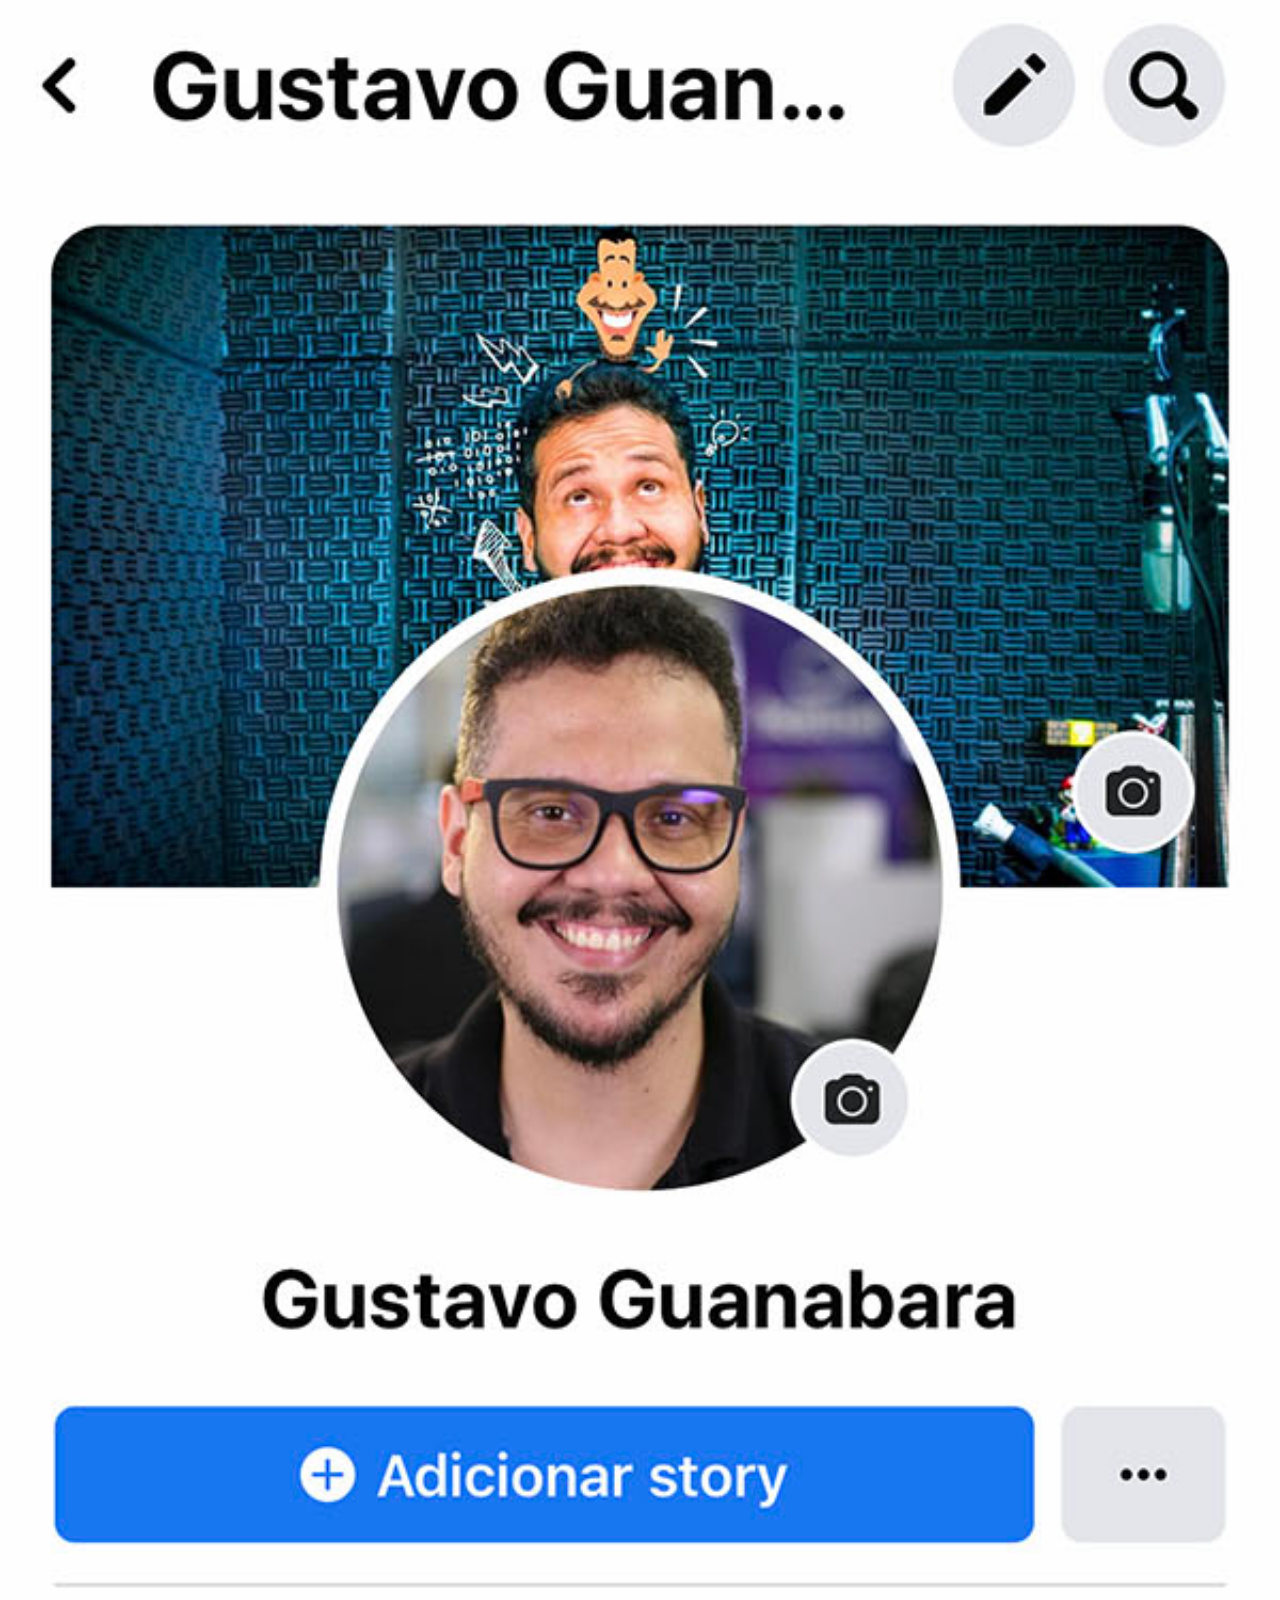
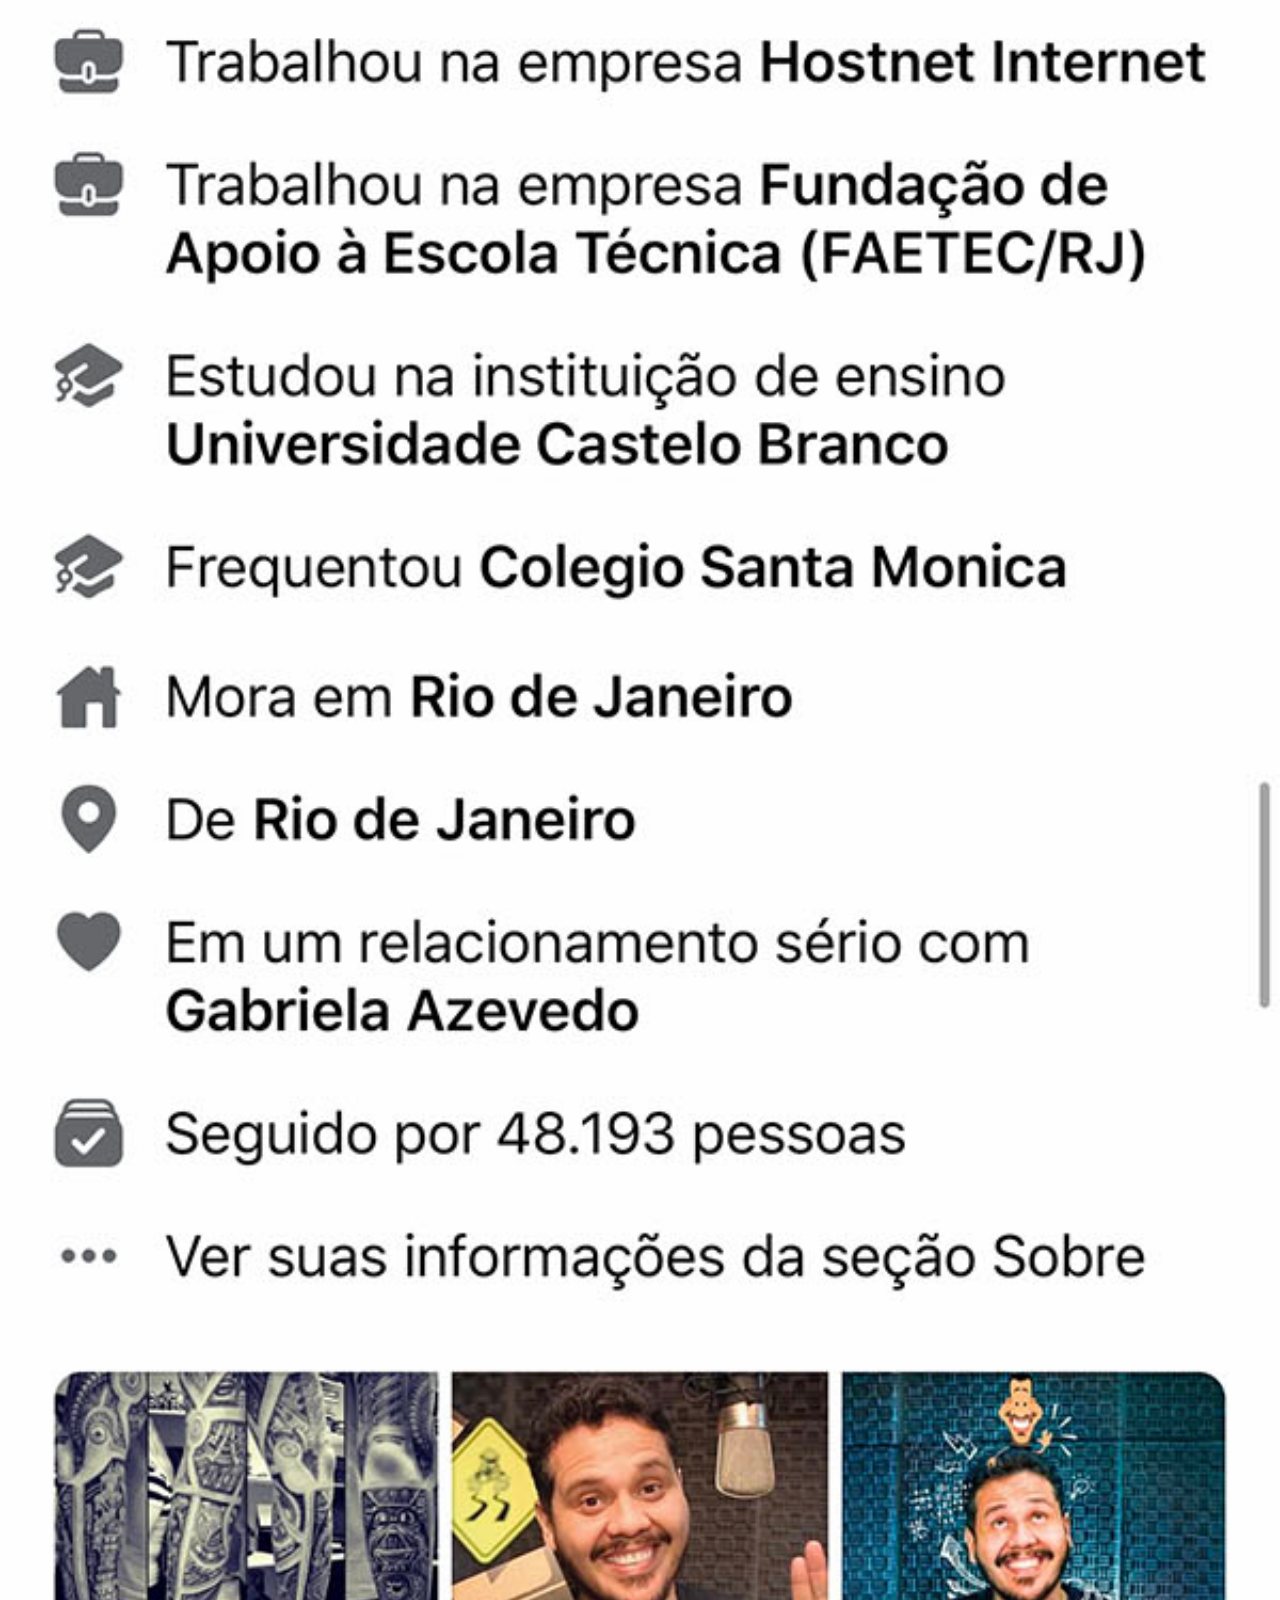
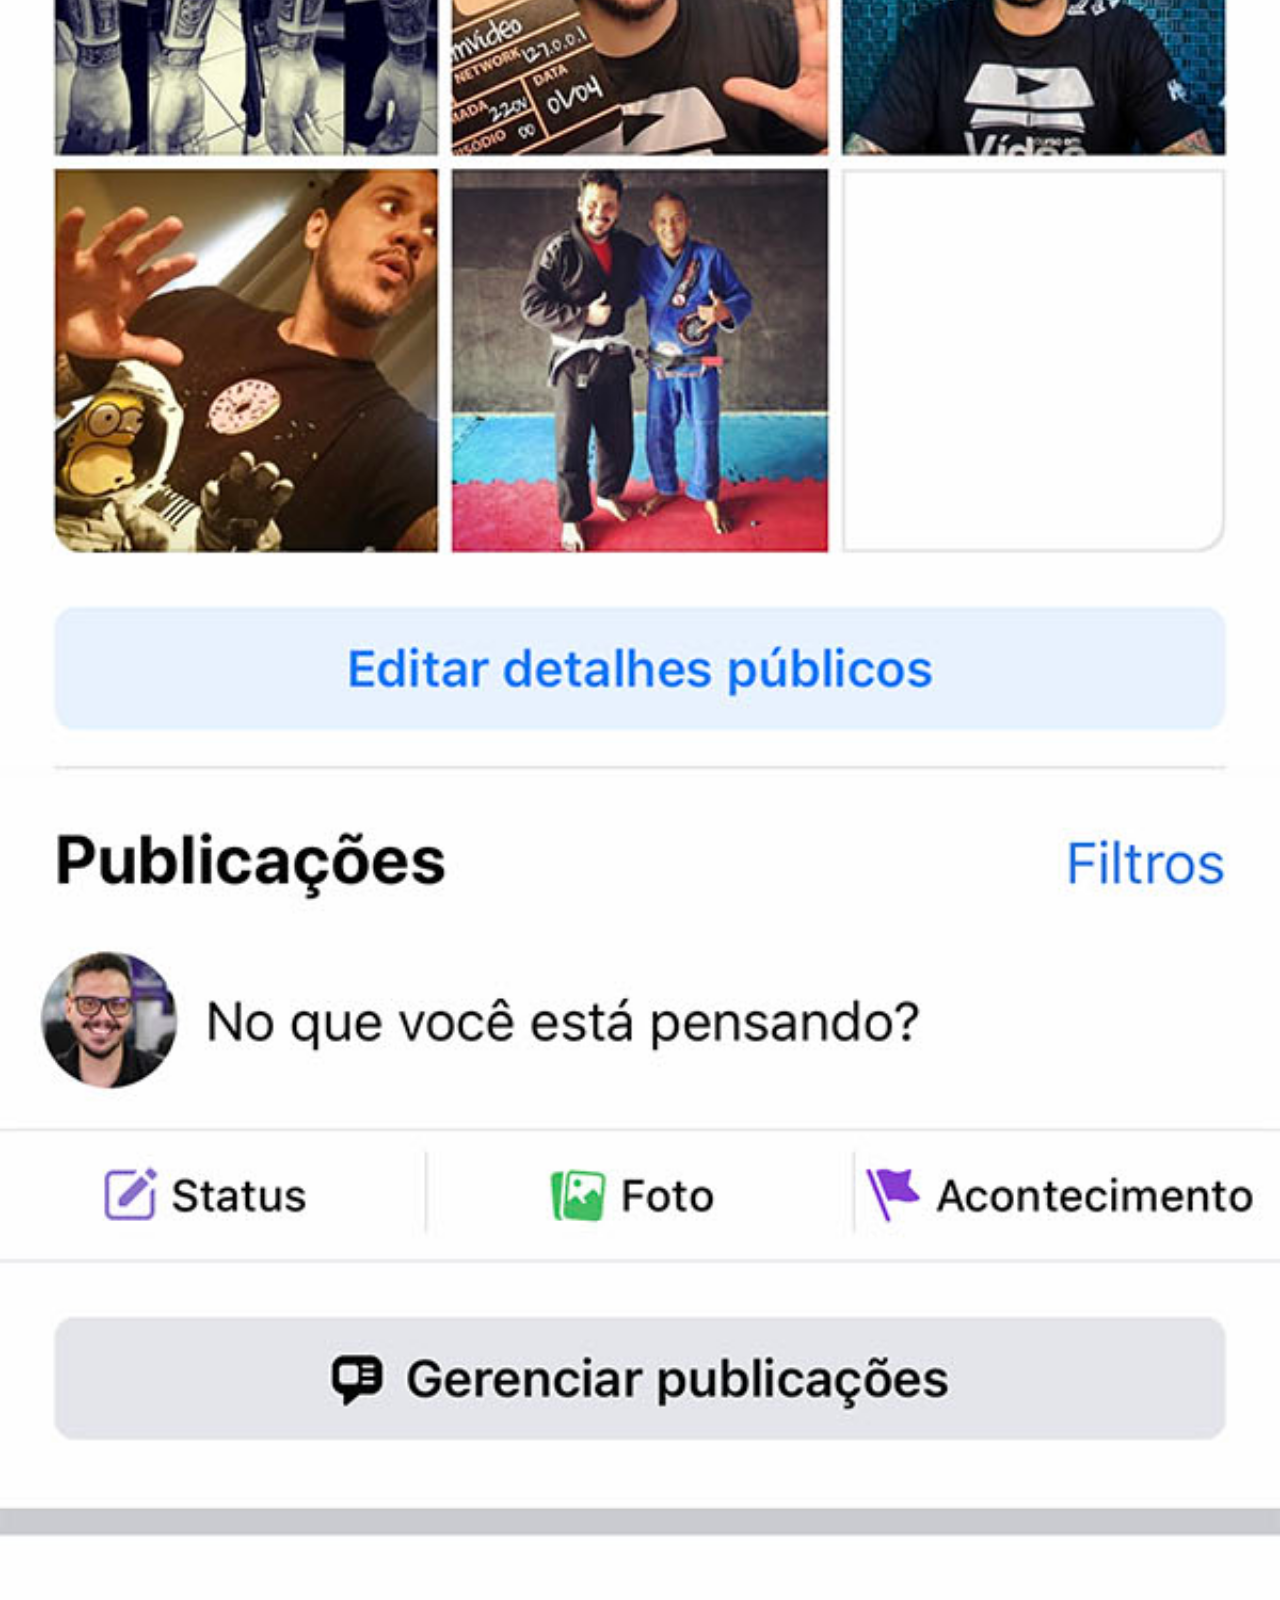
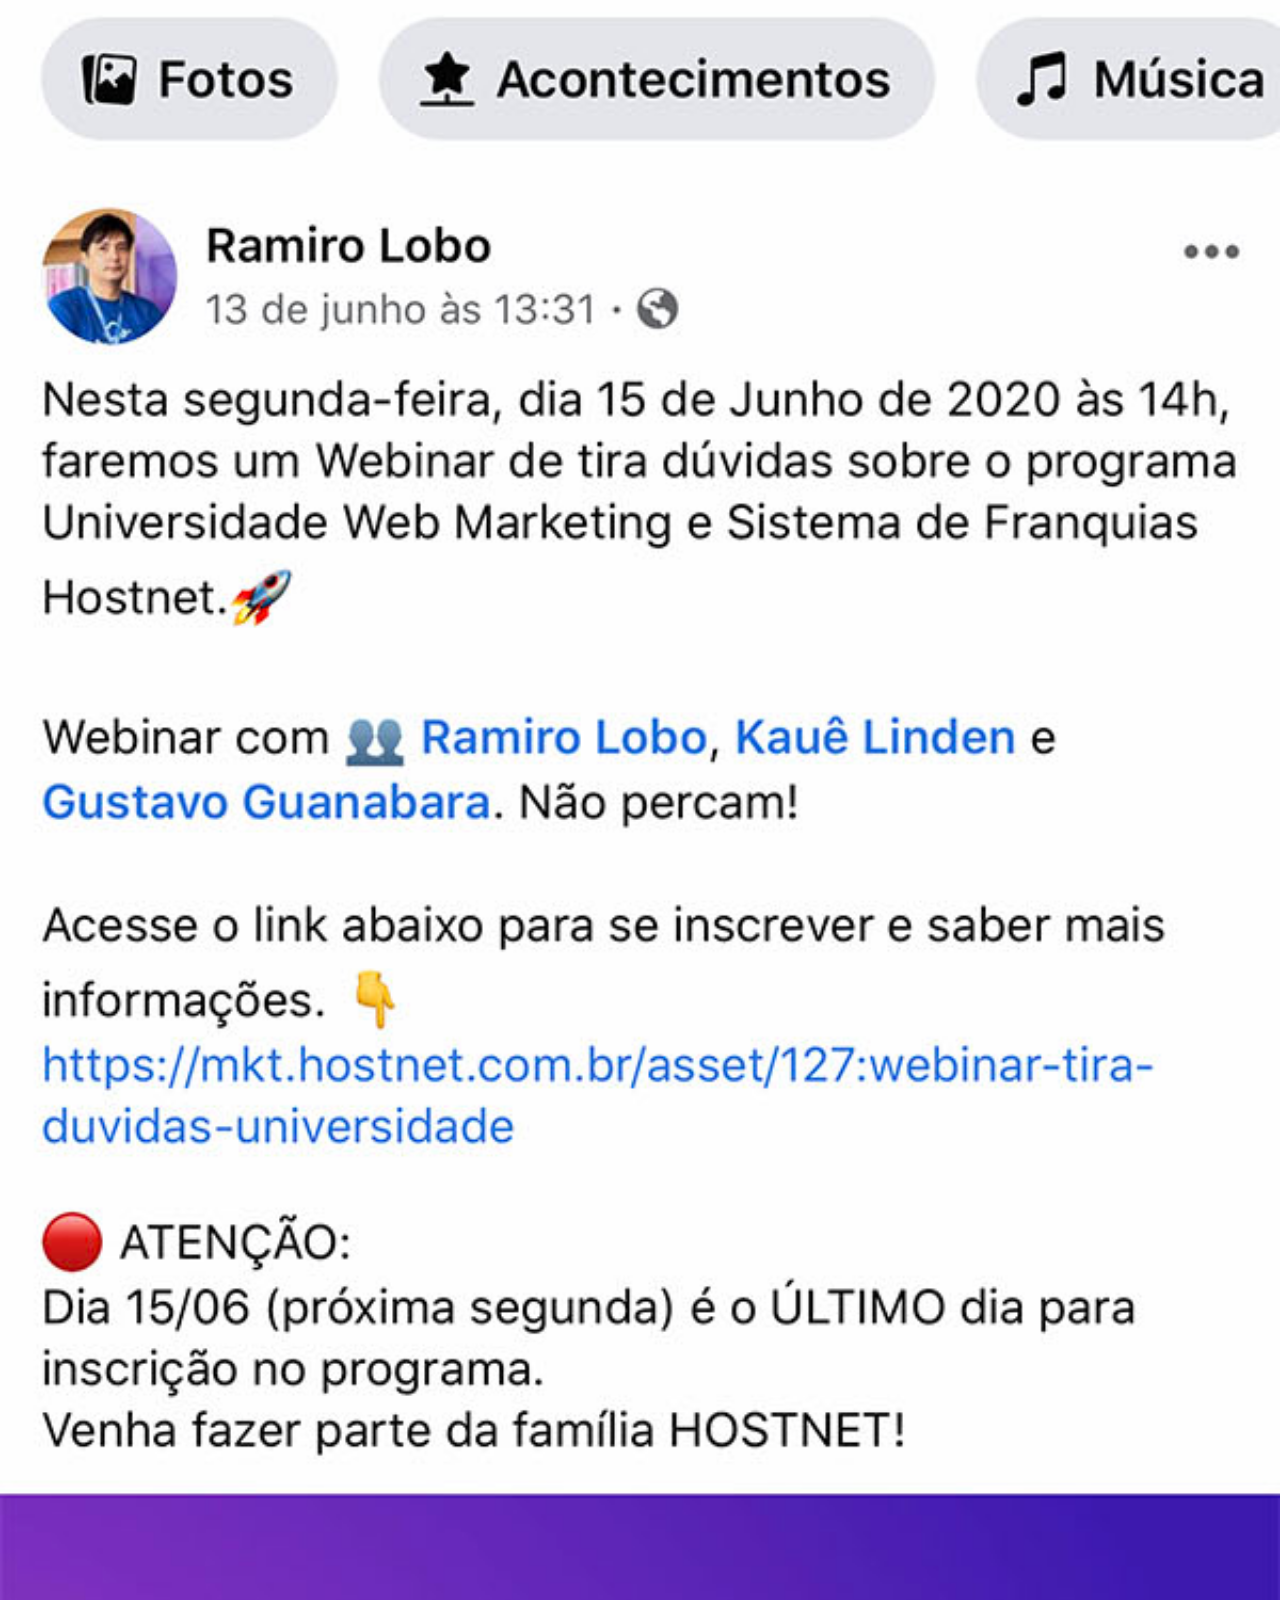
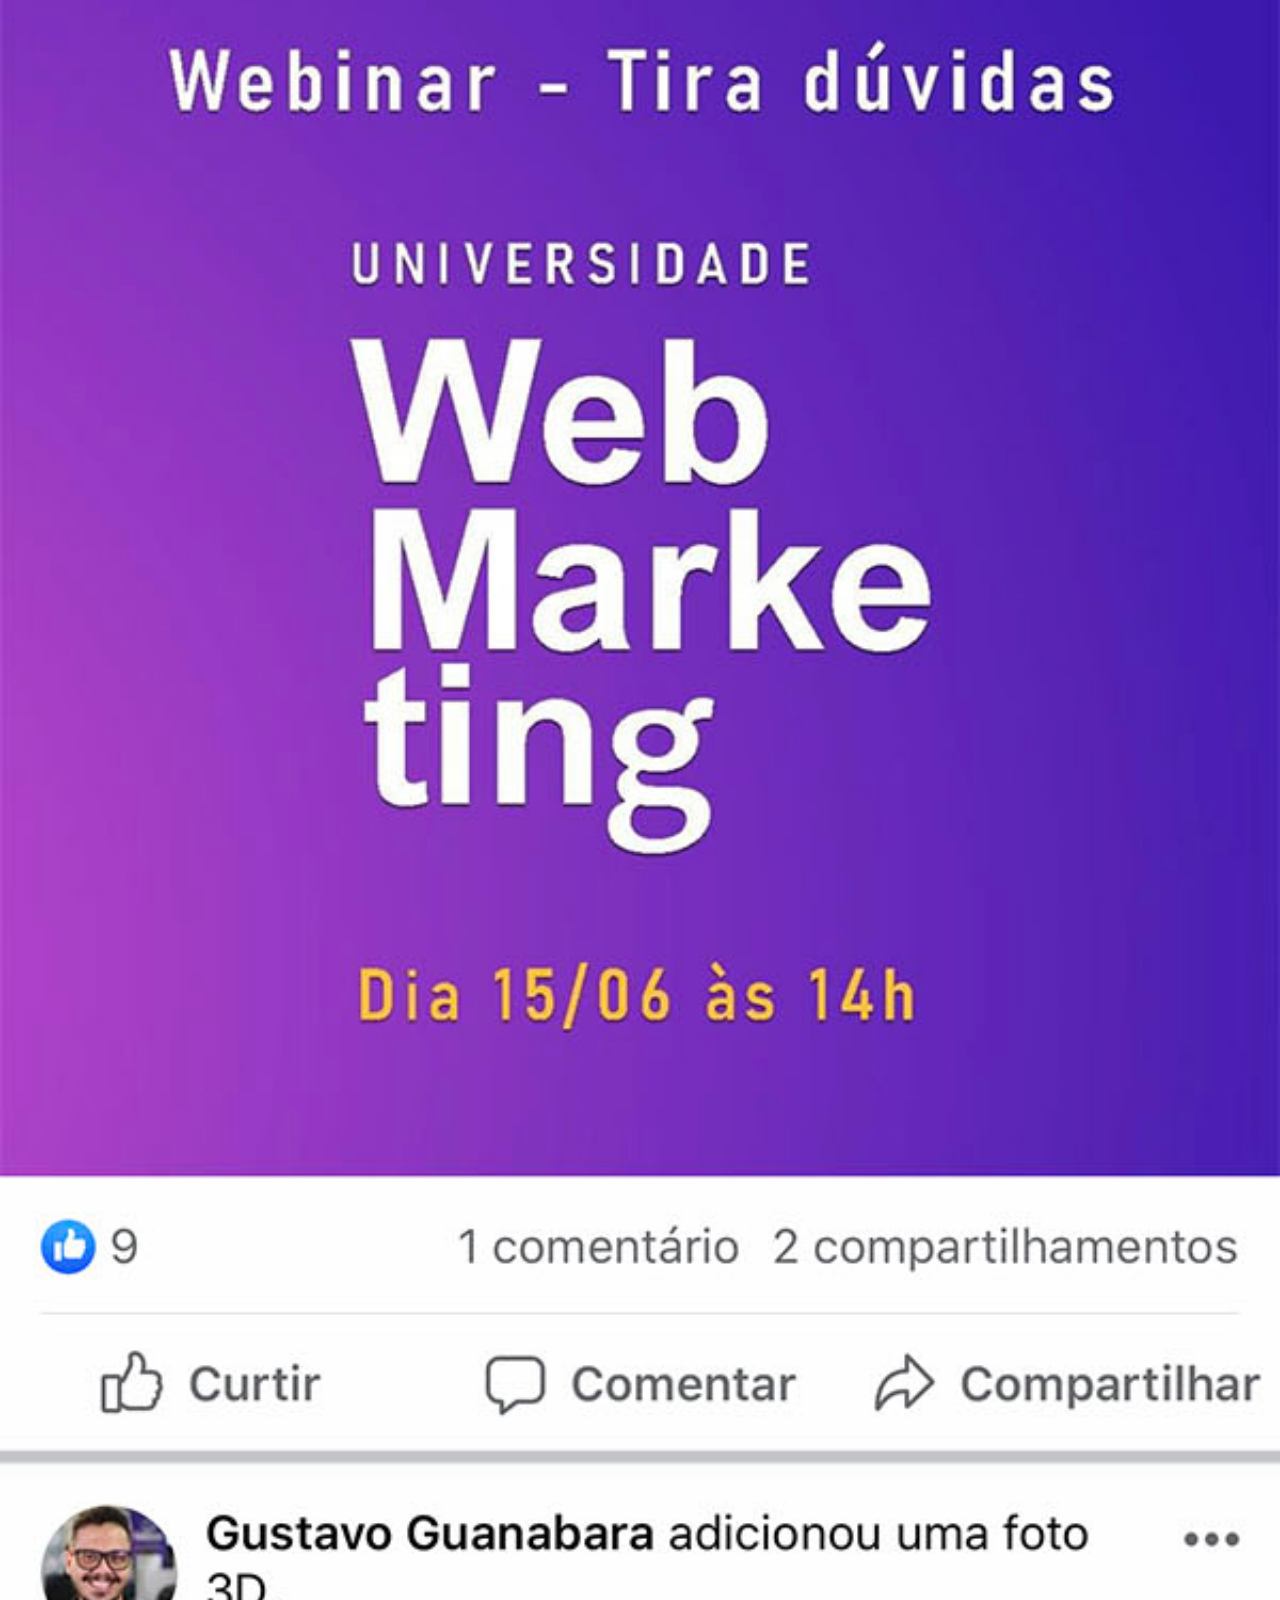
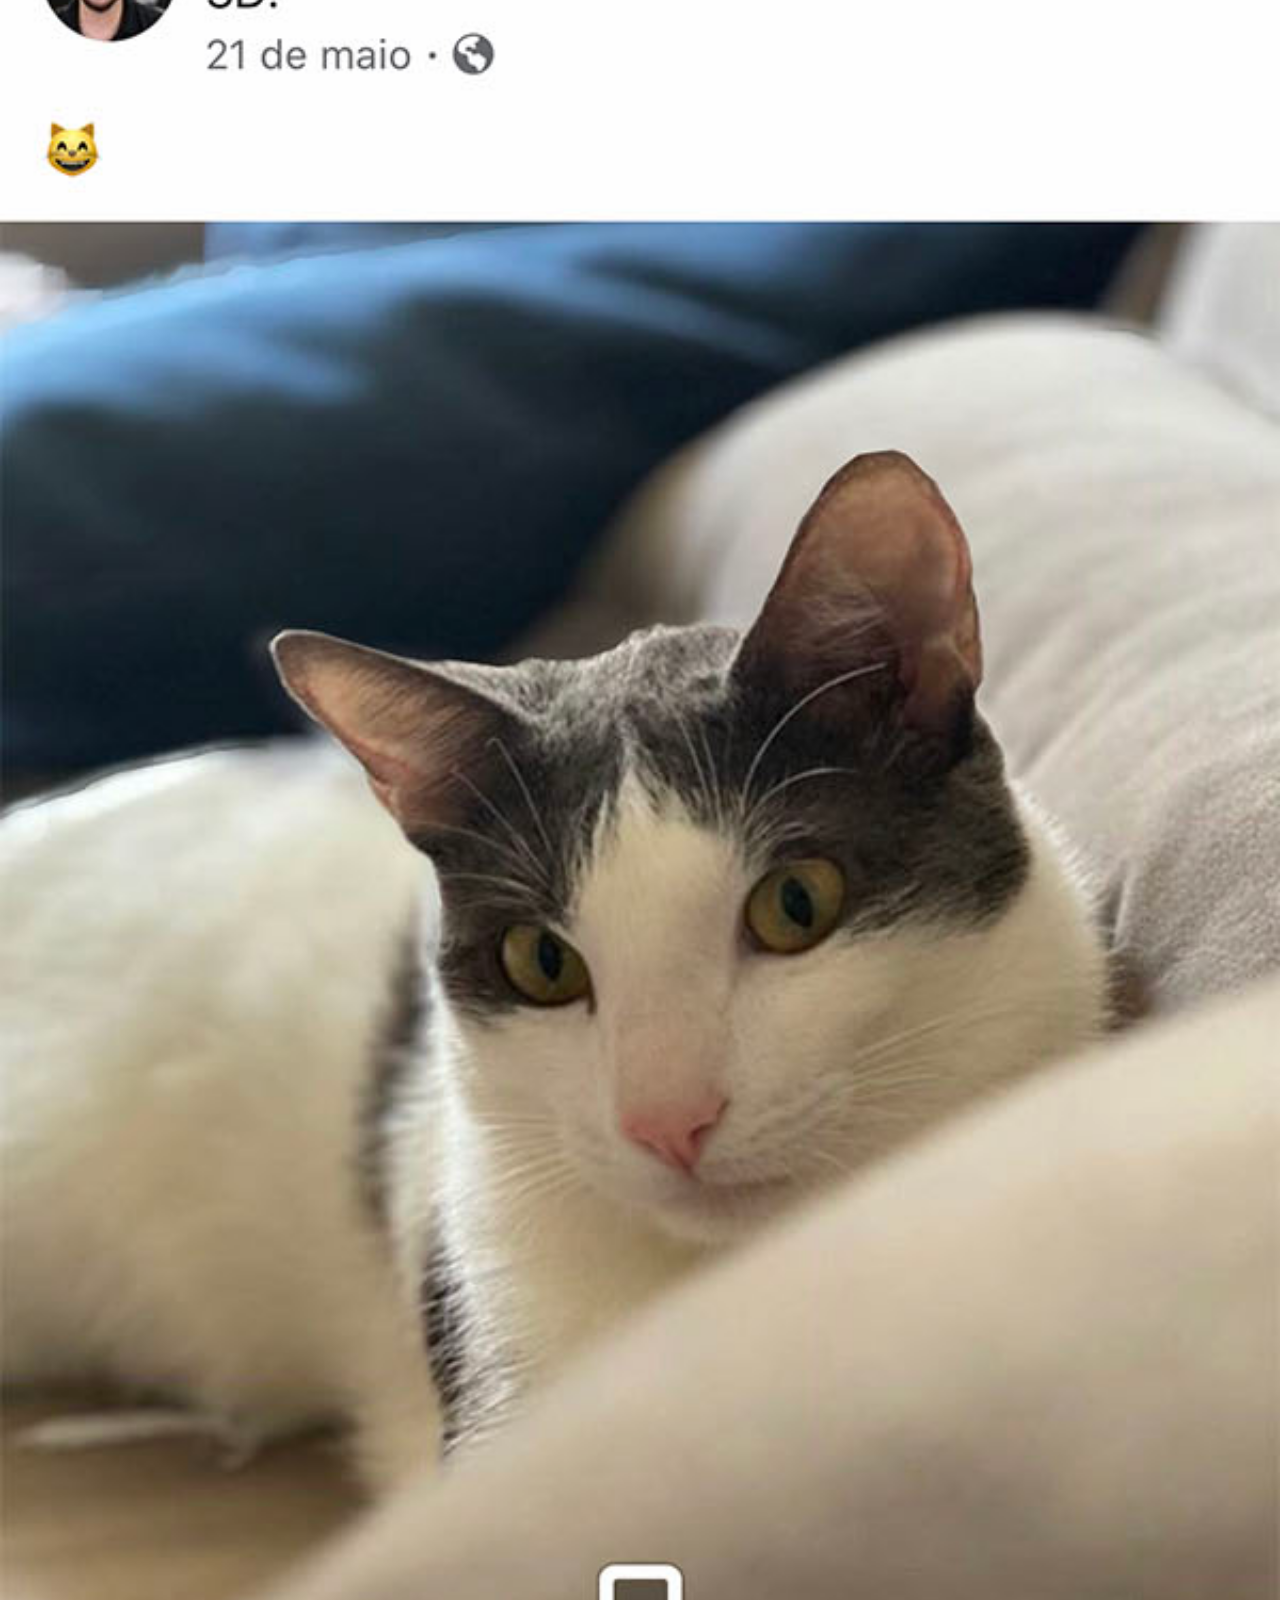
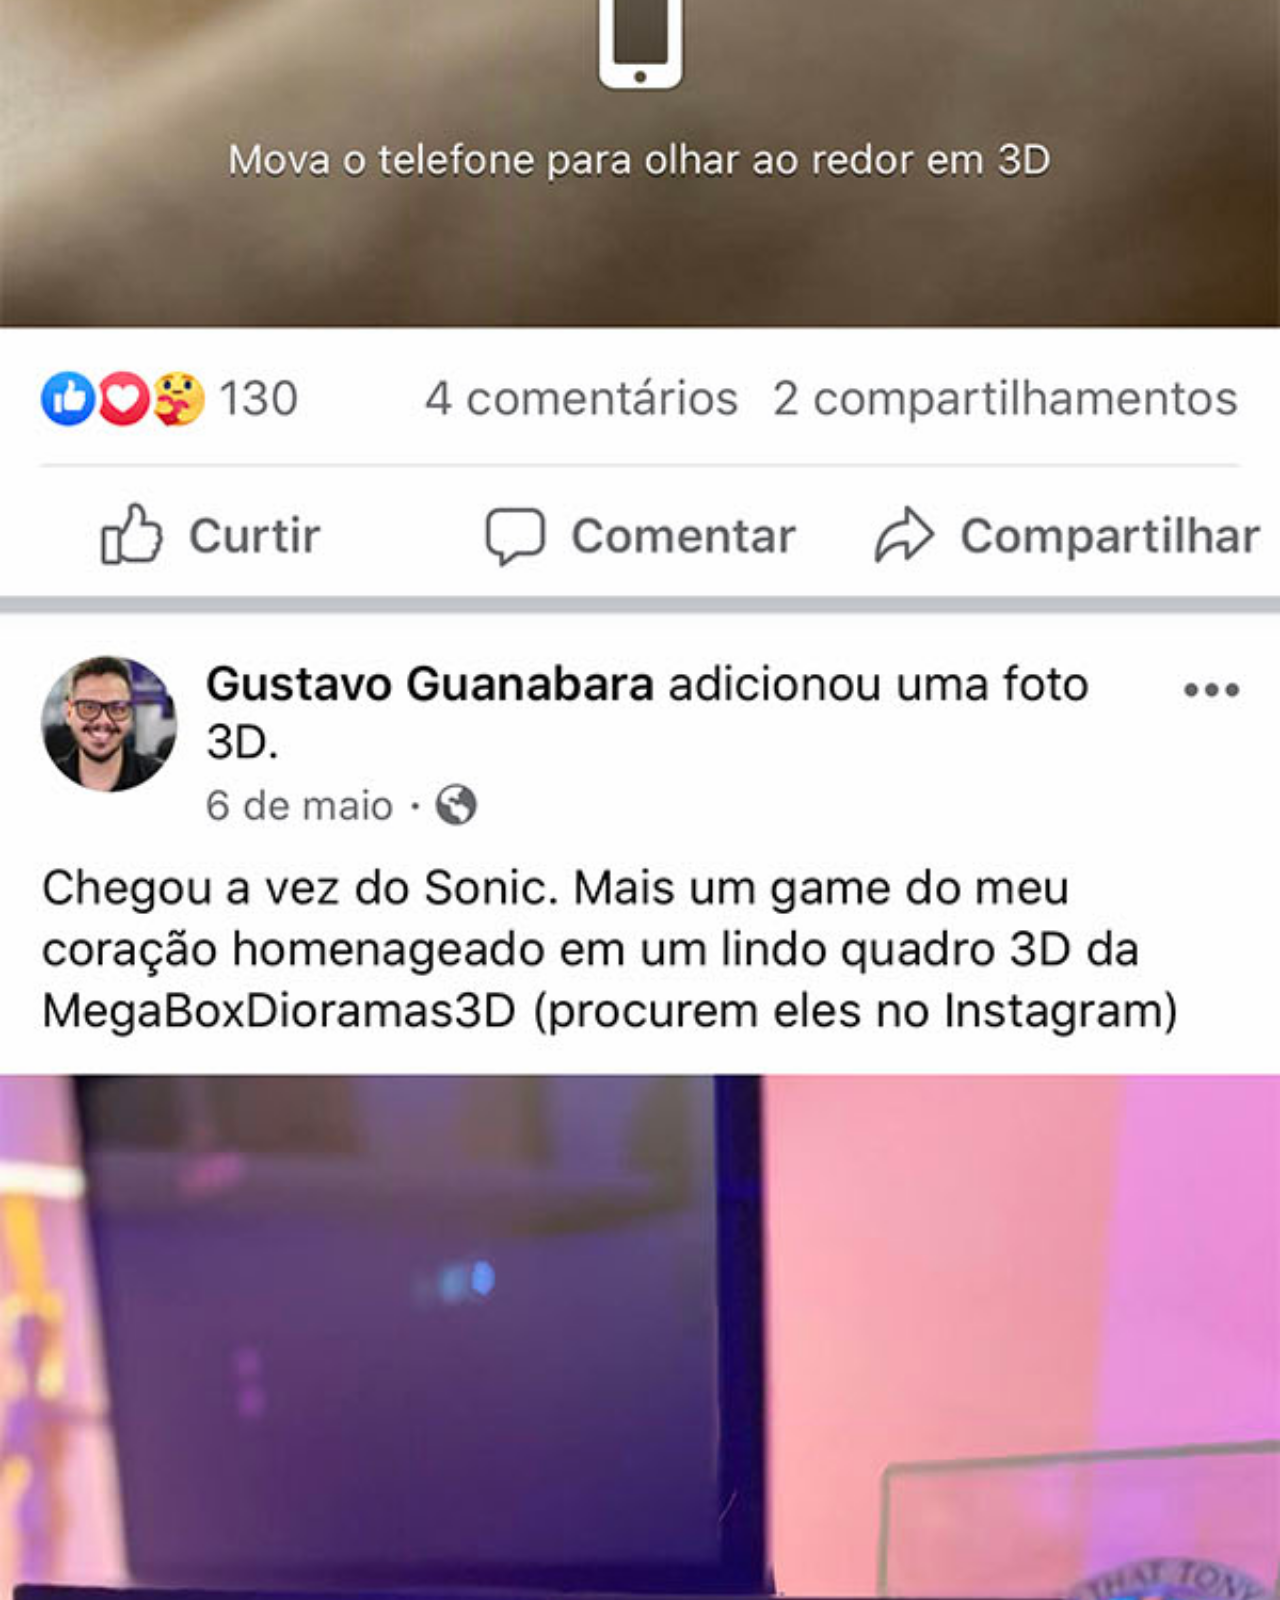
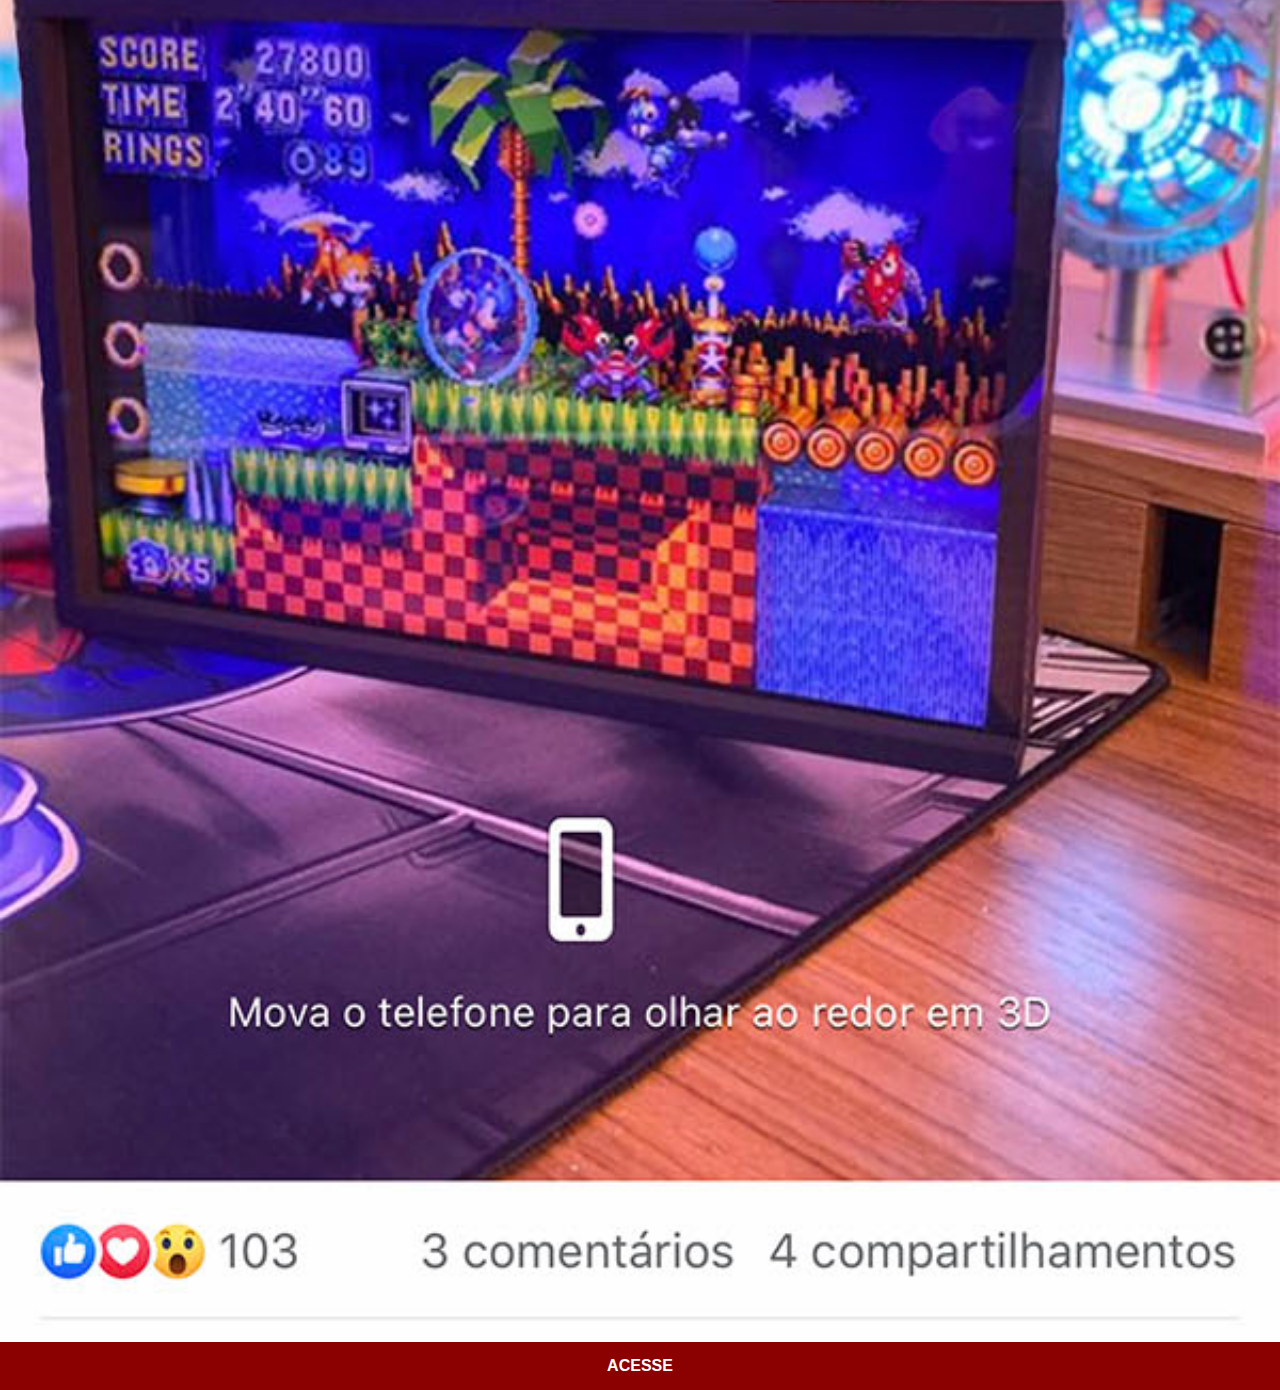
==== facebook.html @ 1f211427 "finalizando" ====
<!DOCTYPE html>
<html lang="pt-br">
<head>
    <meta charset="UTF-8">
    <meta name="viewport" content="width=device-width, initial-scale=1.0">
    <title>YouTube</title>
    <link rel="stylesheet" href="estilos/social.css">

</head>
<body>
    <img src="imagens/tela-facebook.jpg" alt="Linkedin">
    <a href="https://www.facebook.com/alexandre.conceicao.184" target="_blank">ACESSE</a>
</body>
</html>
---- estilos/social.css ----
@charset "UTF-8";
* {
    margin: 0px;
    padding: 0px;
    font-family: Arial, Helvetica, sans-serif;
}
::-webkit-scrollbar {
    width: 0px;
    height: 0px;
}
img {
    width: 100vw;

}
a {
    display: block;
    background-color: darkred;
    color: white;
    padding: 15px;
    text-align: center;
    font-weight: bolder;
    text-decoration: none;
}
a:hover {
    background-color: red;
}
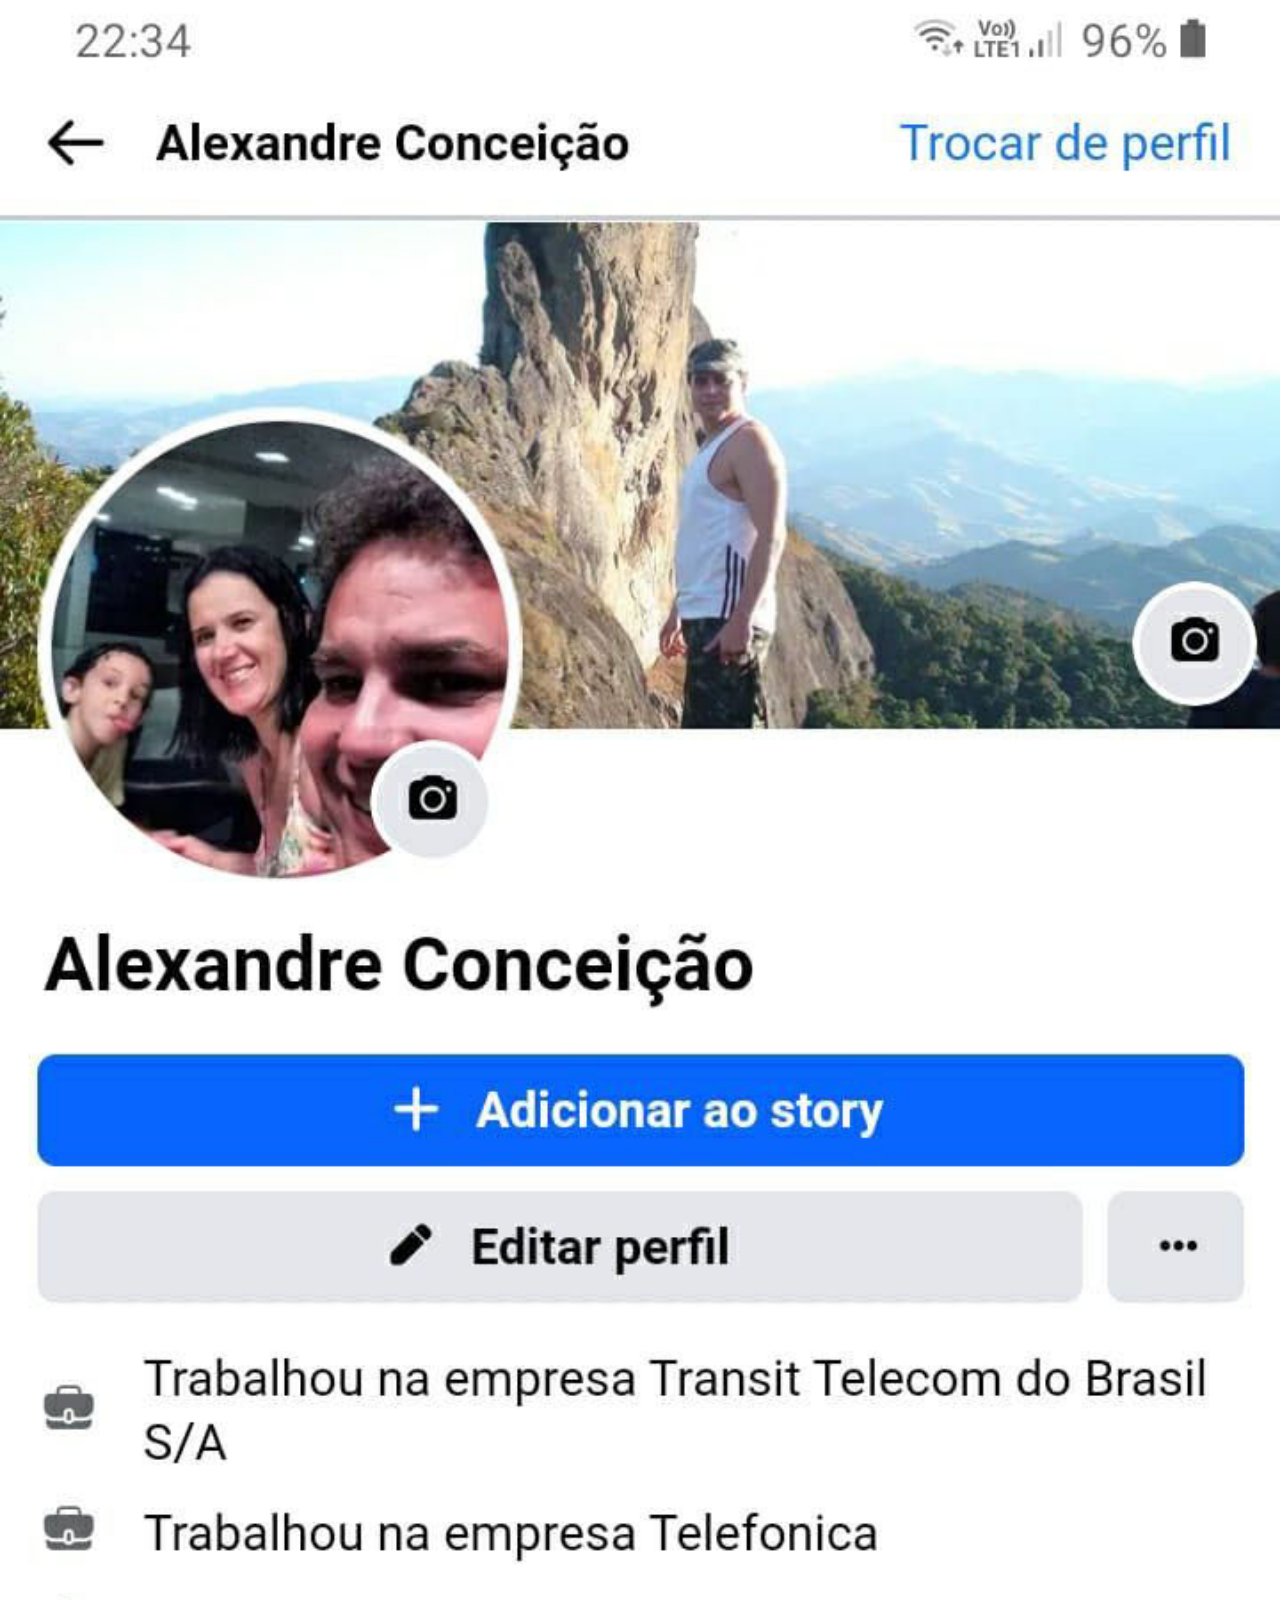
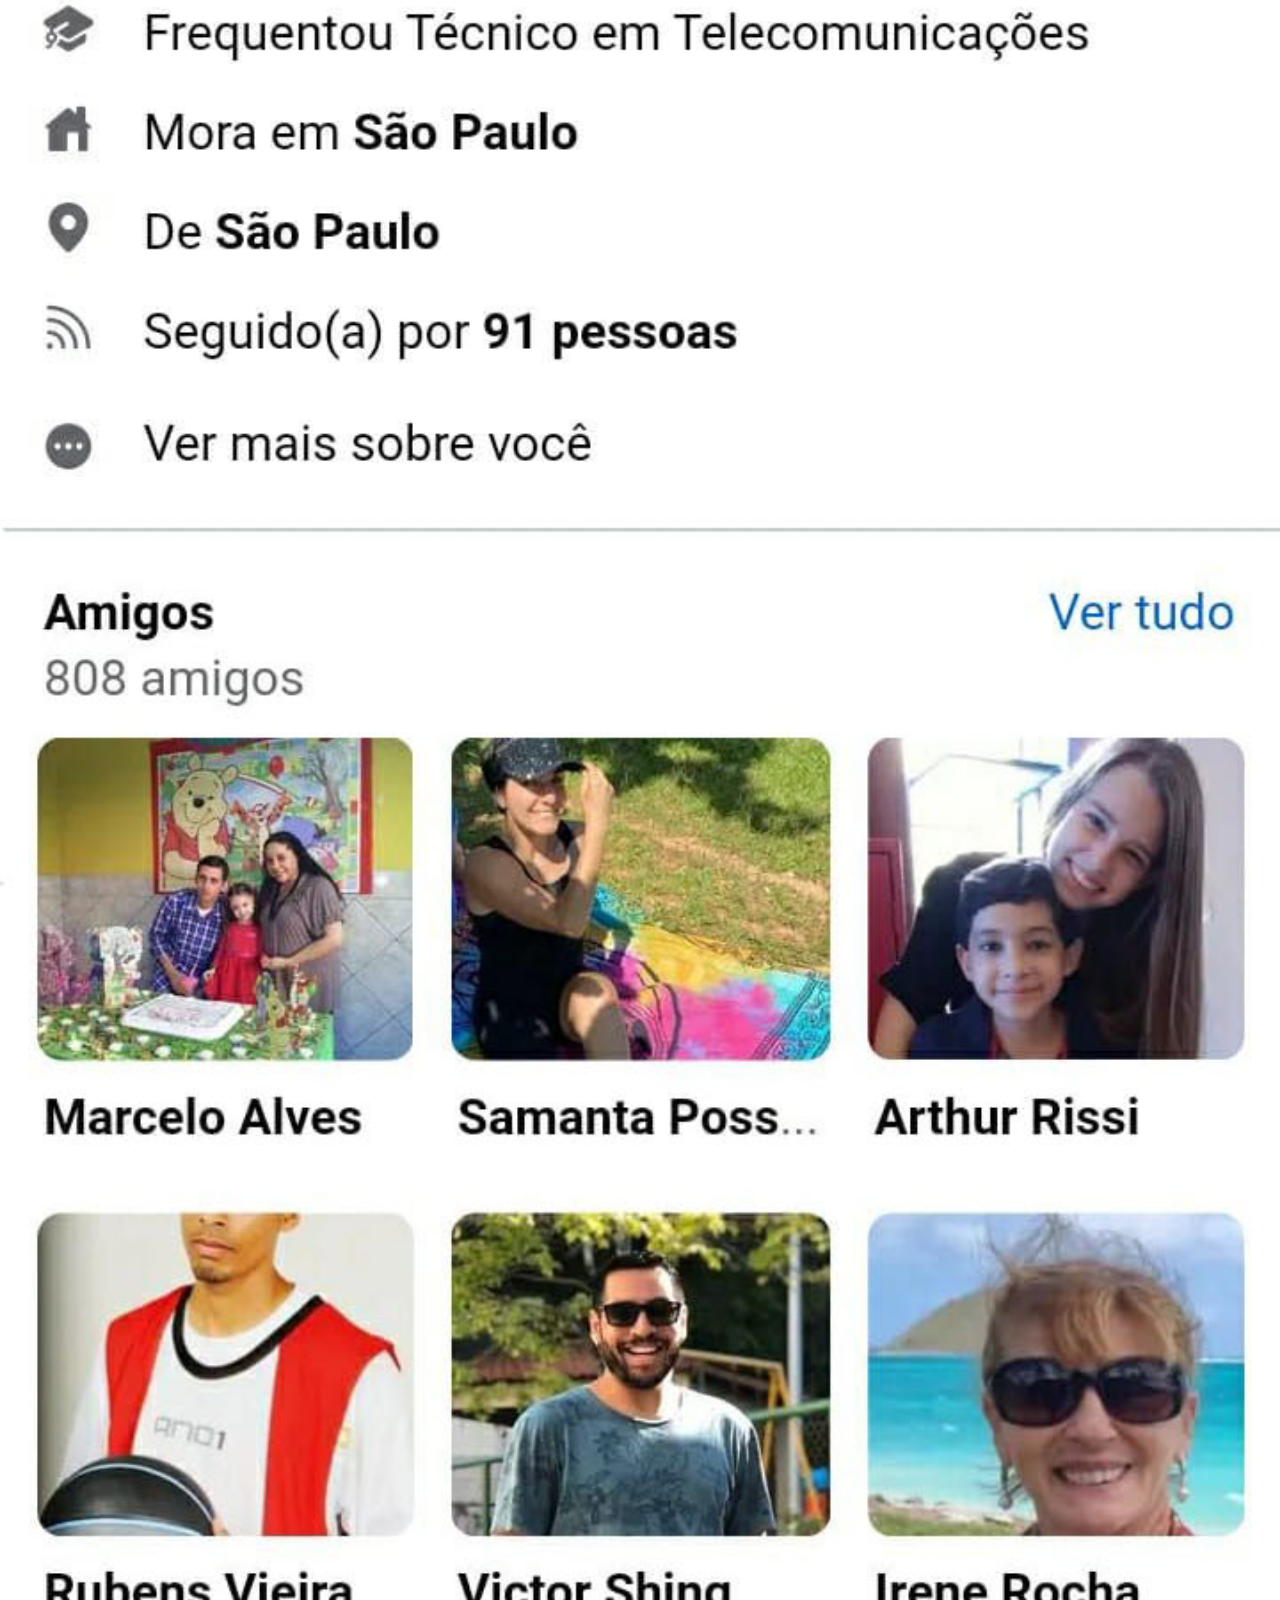
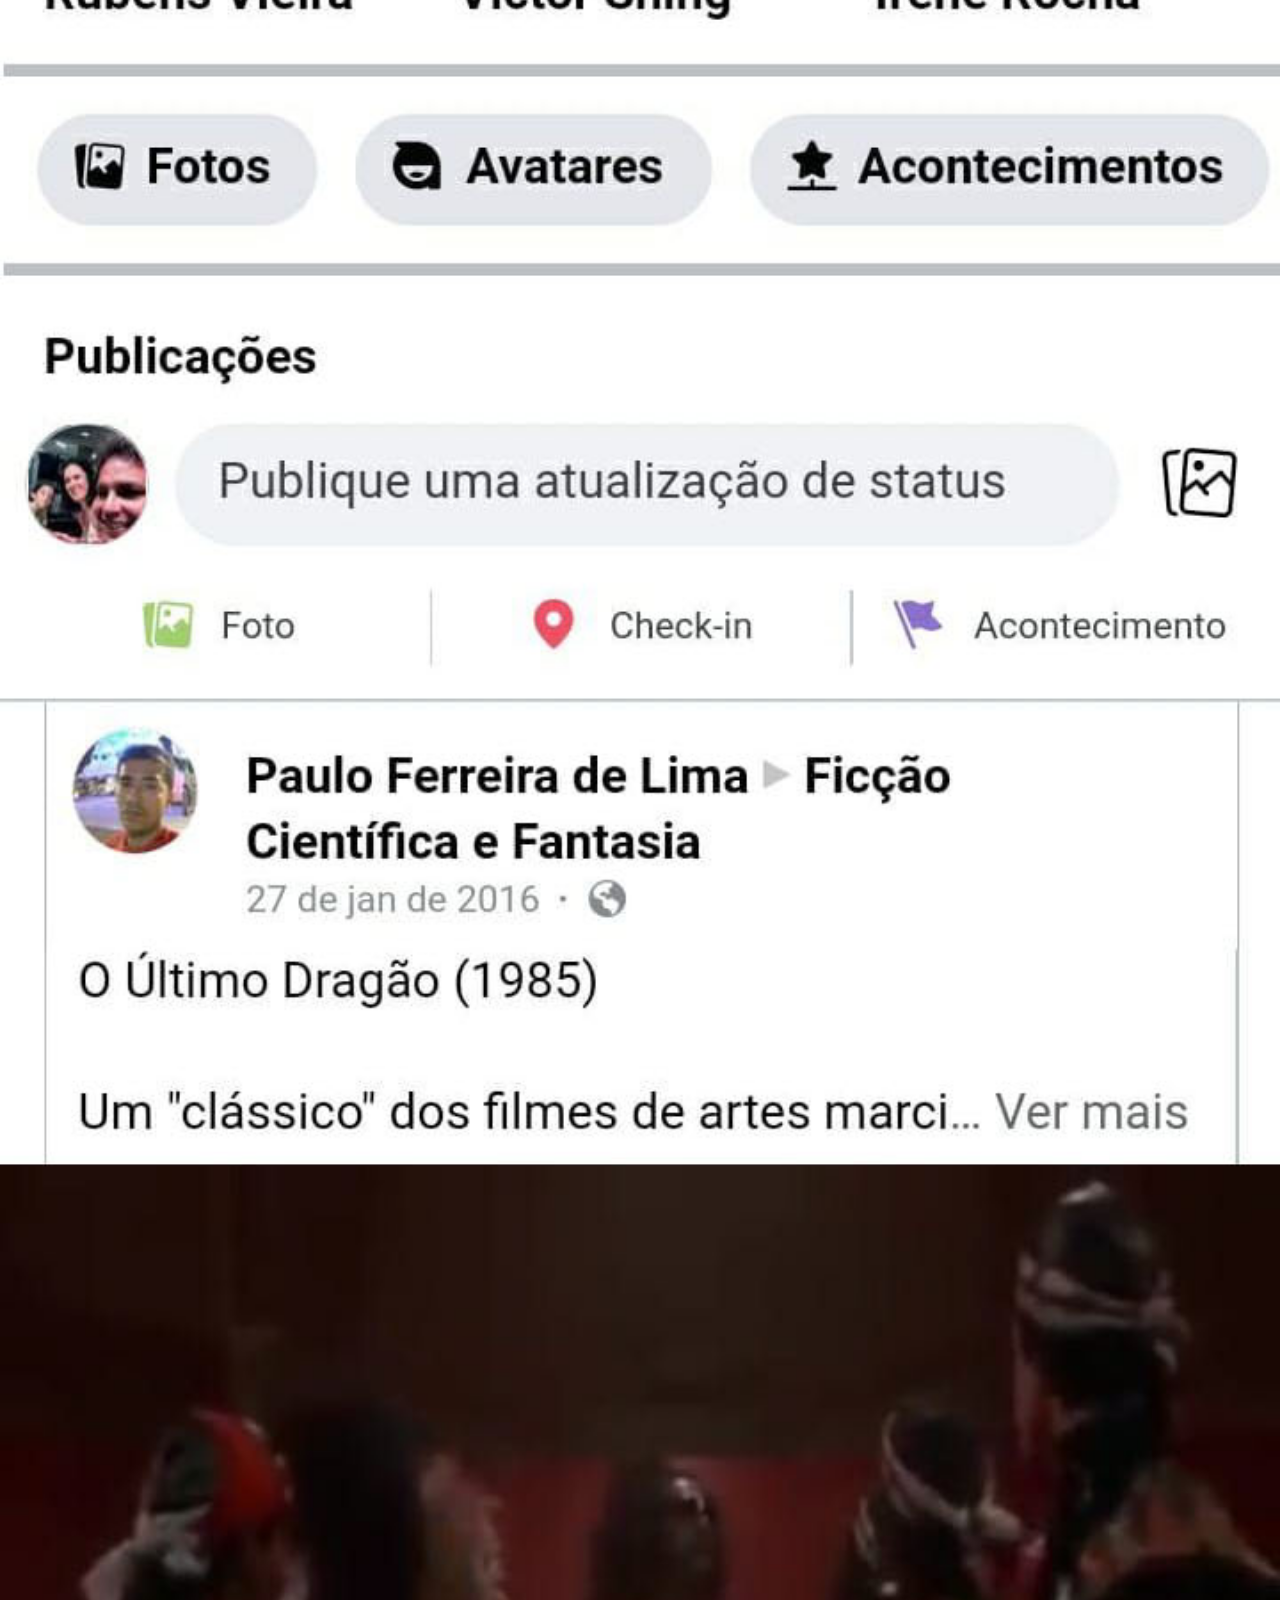
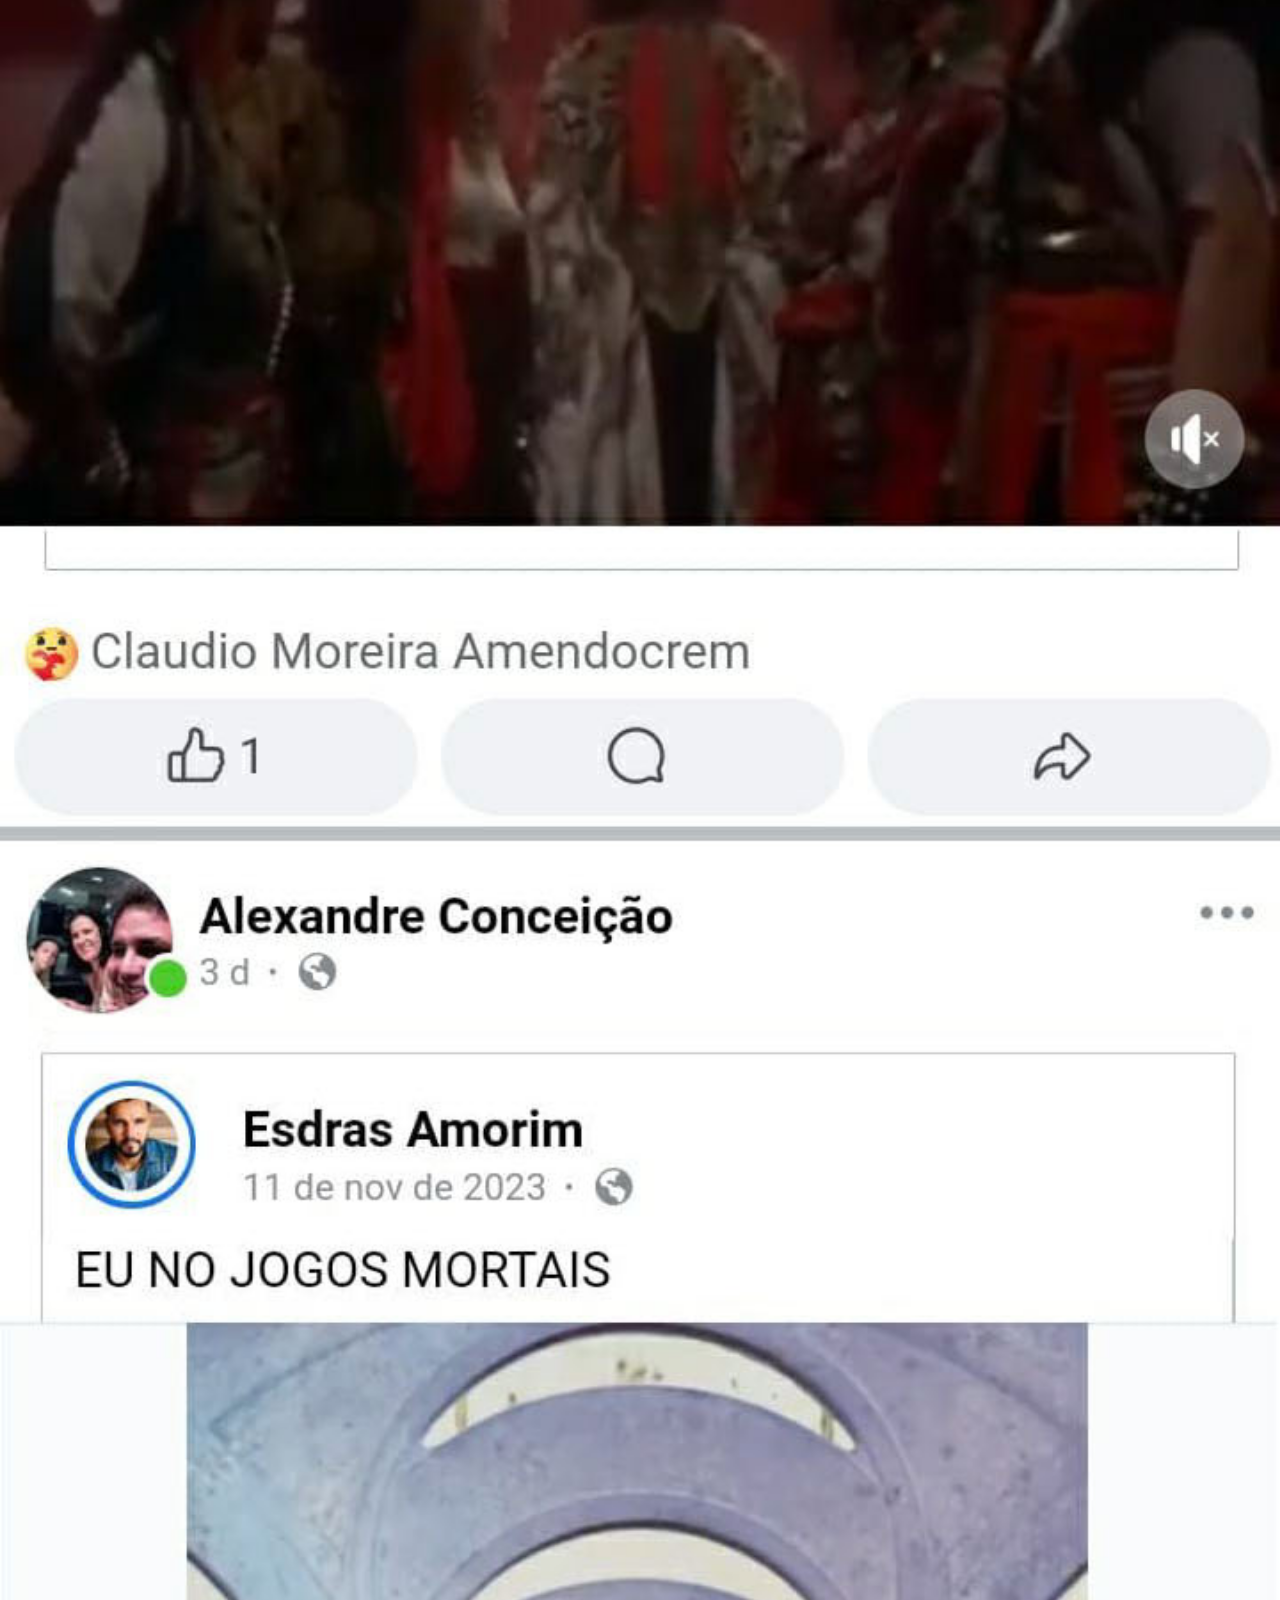
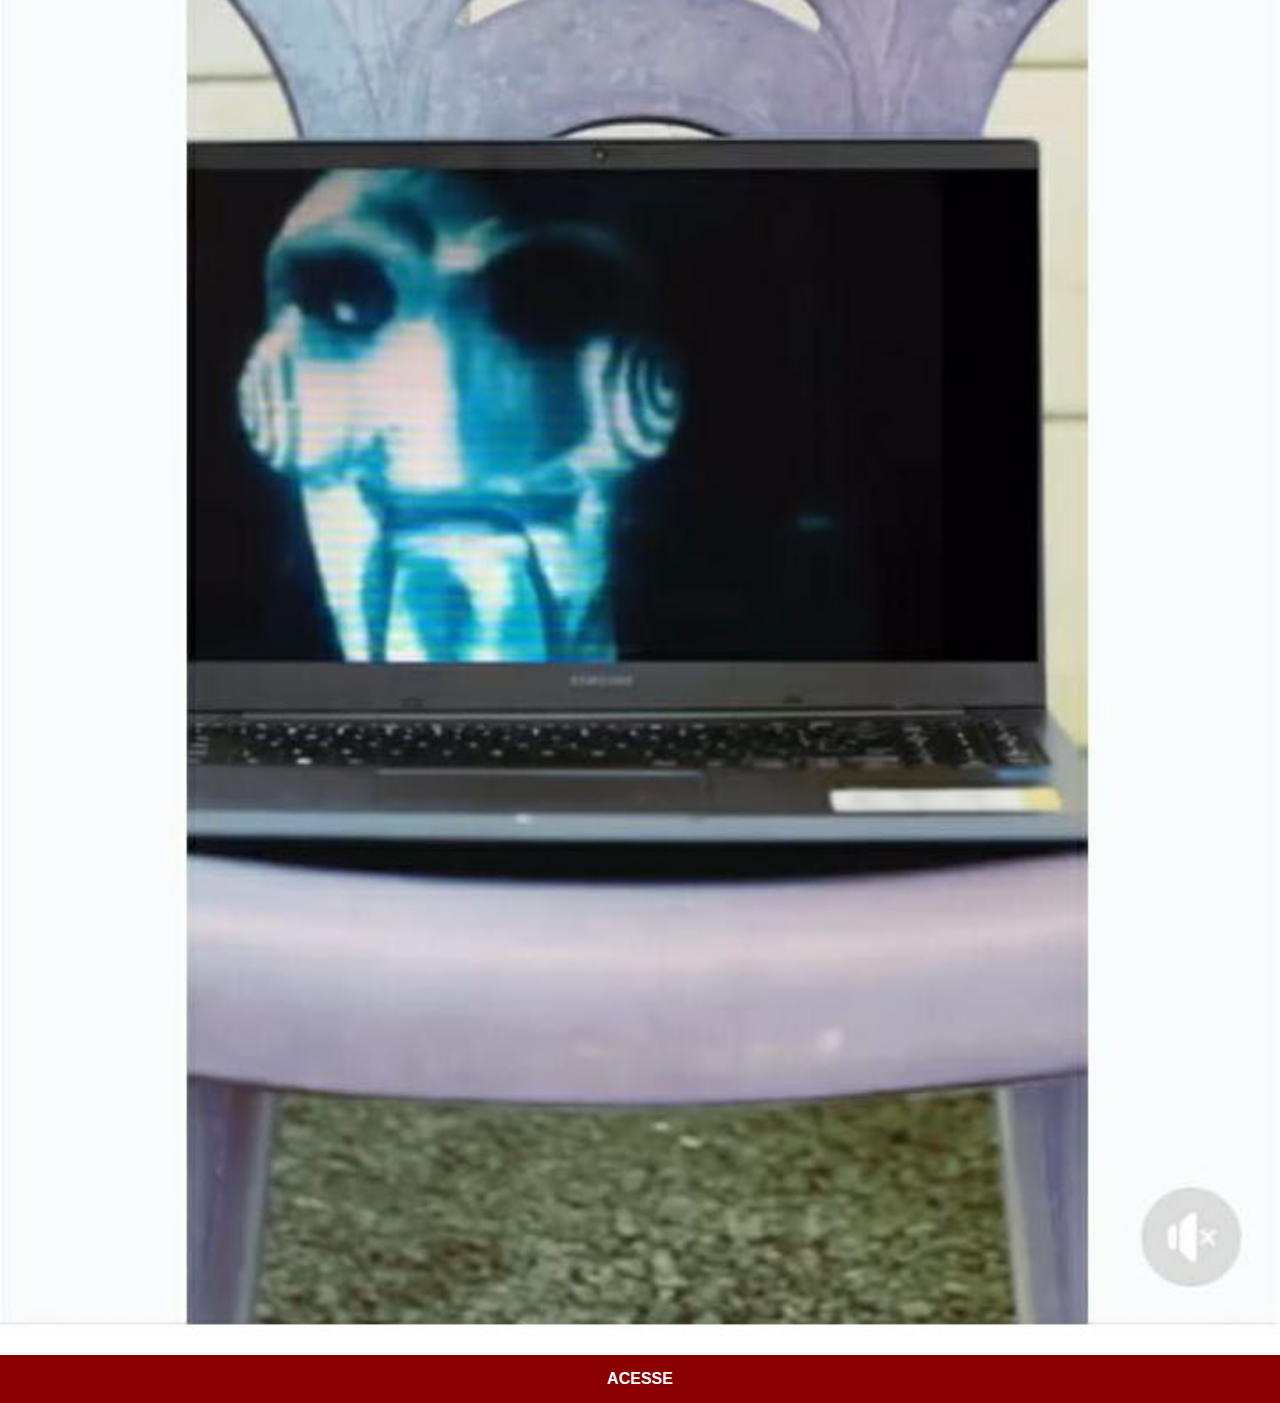
==== commit 6cad3afe: "arrumando tela face" ====
--- a/facebook.html
+++ b/facebook.html
@@ -8,7 +8,7 @@
 
 </head>
 <body>
-    <img src="imagens/tela-facebook.jpg" alt="Linkedin">
+    <img src="imagens/tela-face-eu.jpg" alt="FaceBook">
     <a href="https://www.facebook.com/alexandre.conceicao.184" target="_blank">ACESSE</a>
 </body>
 </html>